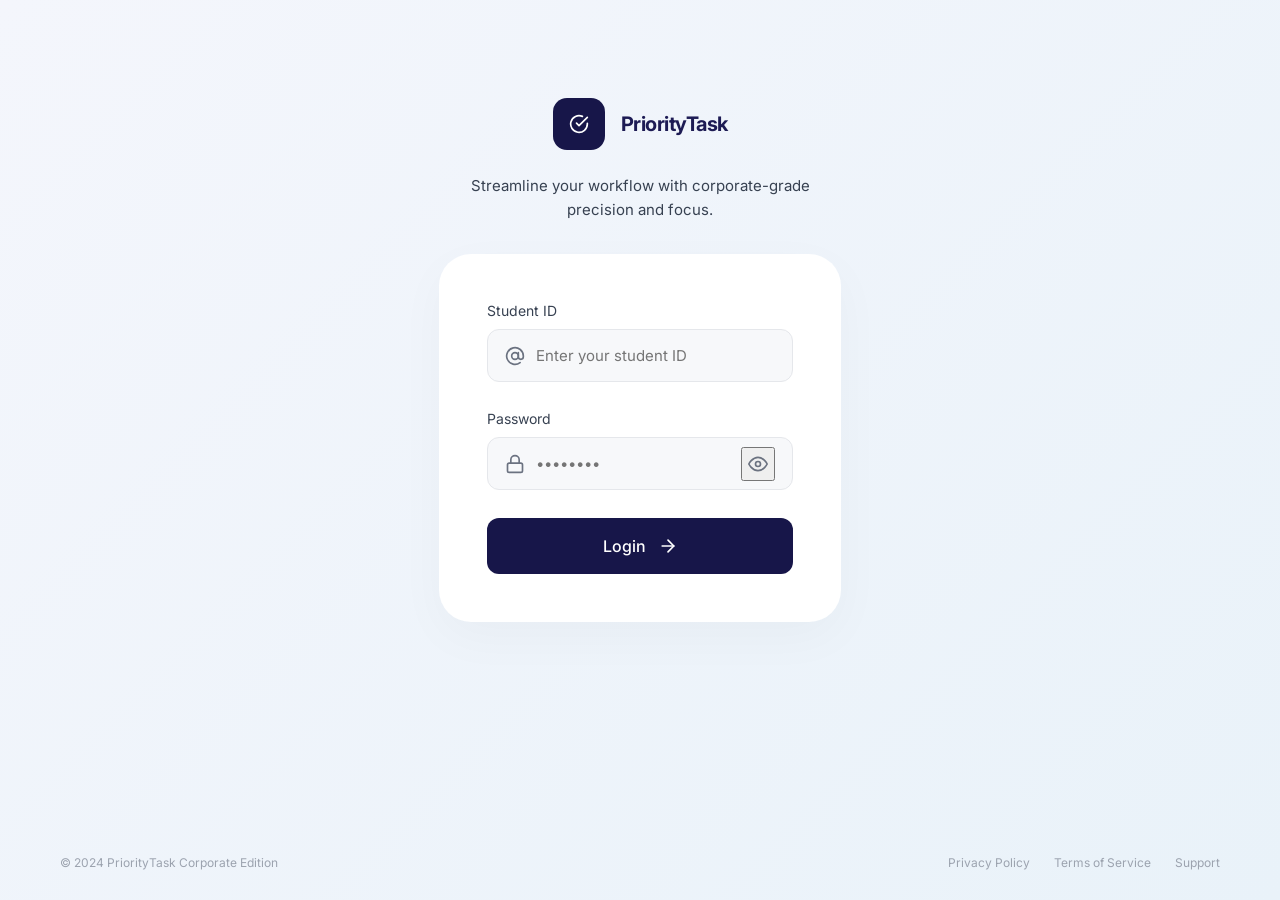
==== frontend/index.html @ ea24aad1 "frontend" ====
<!DOCTYPE html>
<html lang="en">
<head>
    <meta charset="UTF-8">
    <meta name="viewport" content="width=device-width, initial-scale=1.0">
    <title>PriorityTask Login</title>
    
    <!-- Google Fonts -->
    <link href="https://fonts.googleapis.com/css2?family=Inter:wght@400;500;600&display=swap" rel="stylesheet">
    
    <!-- Custom CSS -->
    <link rel="stylesheet" href="css/style.css">
</head>
<body>

    <!-- Header Section -->
    <header class="header">
        <div class="logo-container">
            <div class="logo-icon">
                <svg viewBox="0 0 24 24" fill="none" stroke="white" stroke-width="2" stroke-linecap="round" stroke-linejoin="round">
                    <path d="M22 11.08V12a10 10 0 1 1-5.93-9.14"></path>
                    <polyline points="22 4 12 14.01 9 11.01"></polyline>
                </svg>
            </div>
            <div class="logo-text">PriorityTask</div>
        </div>
        <div class="subtitle">Streamline your workflow with corporate-grade<br>precision and focus.</div>
    </header>

    <!-- Login Card -->
    <main class="login-container">
        <div class="login-card">
            <form id="login-form" action="#" method="POST">
                
                <!-- Email Input -->
                <div class="form-group">
                   <label for="student-id" class="form-label">Student ID</label>
                    <div class="input-wrapper">
                        <div class="input-icon-left">
                            <svg viewBox="0 0 24 24" fill="none" stroke="currentColor" stroke-width="2" stroke-linecap="round" stroke-linejoin="round">
                                <circle cx="12" cy="12" r="4"></circle>
                                <path d="M16 8v5a3 3 0 0 0 6 0v-1a10 10 0 1 0-3.92 7.94"></path>
                            </svg>
                        </div>
                        <input type="text" id="student-id" name="student_id" class="form-control" placeholder="Enter your student ID" required>
                    </div>
                </div>

                <!-- Password Input -->
                <div class="form-group">
                    <label for="password" class="form-label">Password</label>
                    <div class="input-wrapper">
                        <div class="input-icon-left">
                            <svg viewBox="0 0 24 24" fill="none" stroke="currentColor" stroke-width="2" stroke-linecap="round" stroke-linejoin="round">
                                <rect x="3" y="11" width="18" height="11" rx="2" ry="2"></rect>
                                <path d="M7 11V7a5 5 0 0 1 10 0v4"></path>
                            </svg>
                        </div>
                        
                        <input type="password" id="password-input" name="password" class="form-control" placeholder="••••••••" required>
                        
                        <button type="button" class="input-icon-right" id="toggle-password" aria-label="Toggle password visibility">
                            <svg class="eye-icon eye-open" viewBox="0 0 24 24" fill="none" stroke="currentColor" stroke-width="2" stroke-linecap="round" stroke-linejoin="round">
                                <path d="M1 12s4-8 11-8 11 8 11 8-4 8-11 8-11-8-11-8z"></path>
                                <circle cx="12" cy="12" r="3"></circle>
                            </svg>
                            <svg class="eye-icon eye-closed" viewBox="0 0 24 24" fill="none" stroke="currentColor" stroke-width="2" stroke-linecap="round" stroke-linejoin="round" style="display: none;">
                                <path d="M17.94 17.94A10.07 10.07 0 0 1 12 20c-7 0-11-8-11-8a18.45 18.45 0 0 1 5.06-5.94M9.9 4.24A9.12 9.12 0 0 1 12 4c7 0 11 8 11 8a18.5 18.5 0 0 1-2.16 3.19m-6.72-1.07a3 3 0 1 1-4.24-4.24"></path>
                                <line x1="1" y1="1" x2="23" y2="23"></line>
                            </svg>
                        </button>
                    </div>
                </div>

                <!-- Submit Button -->
                <button type="submit" class="btn-submit">
                    Login 
                    <svg viewBox="0 0 24 24" fill="none" stroke="currentColor" stroke-width="2" stroke-linecap="round" stroke-linejoin="round">
                        <line x1="5" y1="12" x2="19" y2="12"></line>
                        <polyline points="12 5 19 12 12 19"></polyline>
                    </svg>
                </button>
            </form>
        </div>
    </main>

    <!-- Footer -->
    <footer class="footer">
        <div>© 2024 PriorityTask Corporate Edition</div>
        <div class="footer-links">
            <a href="#">Privacy Policy</a>
            <a href="#">Terms of Service</a>
            <a href="#">Support</a>
        </div>
    </footer>

<script type="module" src="login.js"></script>
</body>
</html>
---- frontend/css/style.css ----
/*__________________login page_________*/
* {
    box-sizing: border-box;
    margin: 0;
    padding: 0;
    font-family: 'Inter', sans-serif;
}

body {
    background: linear-gradient(135deg, #f4f6fc 0%, #e9f2f9 100%);
    min-height: 100vh;
    display: flex;
    flex-direction: column;
    align-items: center;
    justify-content: center;
    color: #333;
    position: relative;
}

.header {
    text-align: center;
    margin-bottom: 32px;
}

.logo-container {
    display: flex;
    align-items: center;
    justify-content: center;
    gap: 16px;
    margin-bottom: 24px;
}

.logo-icon {
    background-color: #171649;
    width: 52px;
    height: 52px;
    border-radius: 14px;
    display: flex;
    align-items: center;
    justify-content: center;
}

.logo-text {
    font-size: 36px;
    font-weight: 500;
    color: #171649;
    letter-spacing: -0.5px;
}

.subtitle {
    color: #374151;
    font-size: 15px;
    line-height: 1.6;
}

.login-card {
    background: #ffffff;
    width: 100%;
    max-width: 480px;
    padding: 48px;
    border-radius: 32px;
    box-shadow: 0 15px 50px rgba(0, 0, 0, 0.03);
    margin-bottom: 80px;
}

.form-group {
    margin-bottom: 28px;
}

.form-label {
    display: block;
    font-size: 14px;
    color: #374151;
    margin-bottom: 10px;
    font-weight: 400;
}

.input-wrapper {
    position: relative;
    display: flex;
    align-items: center;
}

.input-icon-left {
    position: absolute;
    left: 18px;
    color: #6b7280;
    display: flex;
}

.input-icon-right {
    position: absolute;
    right: 18px;
    color: #6b7280;
    display: flex;
    cursor: pointer; 
    padding: 5px; 
}

.input-icon-right:hover {
    color: #171649; 
}

.form-control {
    width: 100%;
    padding: 16px 16px 16px 48px;
    border: 1px solid #e5e7eb;
    background-color: #f7f8fa;
    border-radius: 12px;
    font-size: 15px;
    color: #1f2937;
    outline: none;
    transition: all 0.2s ease;
}

.form-control:focus {
    border-color: #171649;
    background-color: #ffffff;
}

.btn-submit {
    width: 100%;
    background-color: #171649;
    color: #ffffff;
    border: none;
    padding: 18px;
    border-radius: 12px;
    font-size: 16px;
    font-weight: 500;
    cursor: pointer;
    display: flex;
    align-items: center;
    justify-content: center;
    gap: 12px;
    transition: background-color 0.2s;
    margin-top: 16px;
}

.btn-submit:hover {
    background-color: #27266a;
}

.footer {
    position: absolute;
    bottom: 30px;
    width: 100%;
    padding: 0 60px;
    display: flex;
    justify-content: space-between;
    font-size: 12px;
    color: #9ca3af;
}

.footer-links {
    display: flex;
    gap: 24px;
}

.footer-links a {
    color: #9ca3af;
    text-decoration: none;
}

.footer-links a:hover {
    color: #6b7280;
}

svg {
    width: 20px;
    height: 20px;
}

@media (max-width: 768px) {
    .footer {
        flex-direction: column;
        align-items: center;
        gap: 16px;
        padding: 0 20px;
        bottom: 20px;
    }
    .login-card {
        padding: 32px;
        margin: 0 20px 80px 20px;
        width: calc(100% - 40px);
    }
}


/*__________________dashboard page__________________*/
/* ================= Reset & Base Styles ================= */
        * {
            box-sizing: border-box;
            margin: 0;
            padding: 0;
            font-family: 'Inter', sans-serif;
        }

        body {
            background-color: #f8f9fc;
            color: #1f2937;
            min-height: 100vh;
            padding-bottom: 80px; 
        }

        /* ================= Top Navigation ================= */
        .top-nav {
            width: 100%; 
            background-color: #ffffff;
            height: 70px;
            display: flex;
            align-items: center;
            justify-content: space-between;
            padding: 0 40px;
            box-shadow: 0 1px 5px rgba(0,0,0,0.05);
            position: sticky;
            top: 0;
            z-index: 10;
        }

        .logo-text {
            font-size: 20px;
            font-weight: 700;
            color: #1d1b54;
            letter-spacing: -0.5px;
        }

        .search-bar {
            display: flex;
            align-items: center;
            background-color: #f3f4f6;
            padding: 10px 16px;
            border-radius: 8px;
            width: 400px;
        }

        .search-bar input {
            border: none;
            background: transparent;
            outline: none;
            width: 100%;
            margin-left: 10px;
            font-size: 14px;
            color: #4b5563;
        }

        .search-bar svg {
            color: #9ca3af;
        }

        .profile-icon {
            width: 36px;
            height: 36px;
            background-color: #f3f4f6;
            border-radius: 50%;
            display: flex;
            align-items: center;
            justify-content: center;
            color: #4b5563;
            cursor: pointer;
        }

        /* ================= Main Content Container ================= */
        .container {
            max-width: 1200px;
            margin: 0 auto;
            padding: 40px 20px;
        }

        .page-header {
            margin-bottom: 30px;
        }

        .page-title {
            font-size: 32px;
            color: #1d1b54;
            font-weight: 700;
            margin-bottom: 8px;
        }

        .page-subtitle {
            font-size: 16px;
            color: #4b5563;
        }

        /* ================= Cards Grid ================= */
        .subject-grid {
            display: grid;
            grid-template-columns: repeat(3, 1fr);
            gap: 24px;
            margin-bottom: 40px;
        }

        .card {
            background-color: #ffffff;
            border-radius: 16px;
            padding: 24px;
            box-shadow: 0 4px 15px rgba(0, 0, 0, 0.02);
            display: flex;
            flex-direction: column;
        }

        .card-header-top {
            display: flex;
            justify-content: space-between;
            align-items: flex-start;
            margin-bottom: 20px;
        }

        .icon-box {
            width: 44px;
            height: 44px;
            border-radius: 10px;
            display: flex;
            align-items: center;
            justify-content: center;
        }

        .badge {
            padding: 6px 12px;
            border-radius: 20px;
            font-size: 11px;
            font-weight: 600;
            text-transform: uppercase;
            letter-spacing: 0.5px;
        }

        /* ปรับสีให้ตรงกับภาพต้นฉบับ */
        .bg-high { background-color: #ffe1e1; }
        .text-high { color: #b91c1c; }

        .bg-medium { background-color: #ffe6d5; }
        .text-medium { color: #c2410c; }

        .bg-low { background-color: #7bf1e2; }
        .text-low { color: #0f766e; }
        .badge-low { background-color: #e0f8f5; color: #148f86; }

        .card-title {
            font-size: 20px;
            font-weight: 600;
            color: #1d1b54;
            margin-bottom: 12px;
        }

        .card-desc {
            font-size: 14px;
            color: #4b5563;
            line-height: 1.5;
            flex-grow: 1;
            margin-bottom: 24px;
        }

        .card-footer {
            display: flex;
            align-items: center;
            gap: 8px;
            font-size: 13px;
            color: #111827;
            font-weight: 500;
            border-top: 1px solid #f3f4f6;
            padding-top: 16px;
        }

        .card-footer span {
            font-size: 10px;
            color: #9ca3af;
            display: block;
            font-weight: 600;
            letter-spacing: 0.5px;
            margin-bottom: 2px;
        }

        /* ================= Bottom Banners ================= */
        .action-banners {
            display: grid;
            grid-template-columns: 1fr 1fr;
            gap: 24px;
        }

        .banner {
            background-color: #272c76;
            border-radius: 16px;
            padding: 32px;
            color: #ffffff;
            display: flex;
            flex-direction: column;
            justify-content: center;
        }

        .banner-icon {
            width: 40px;
            height: 40px;
            background-color: rgba(255, 255, 255, 0.1);
            border-radius: 50%;
            display: flex;
            align-items: center;
            justify-content: center;
            margin-bottom: 16px;
        }

        .banner-desc {
            font-size: 15px;
            line-height: 1.5;
            color: #d1d5db;
            margin-bottom: 24px;
            max-width: 90%;
        }

        .banner-link {
            color: #ffffff;
            text-decoration: none;
            font-size: 14px;
            display: flex;
            align-items: center;
            gap: 8px;
            transition: opacity 0.2s;
        }

        .banner-link:hover {
            opacity: 0.8;
        }

        /* ================= Full-Width Bottom Navigation ================= */
        .bottom-nav {
            position: fixed;
            bottom: 0; 
            left: 0; 
            width: 100%;
            background-color: #ffffff;
            display: flex;
            align-items: center;
            justify-content: space-around; 
            padding: 12px 20px;
            border-top: 1px solid #e5e7eb;
            box-shadow: 0 -4px 20px rgba(0, 0, 0, 0.05);
            z-index: 50;
        }

        .nav-item {
            display: flex;
            flex-direction: column;
            align-items: center;
            justify-content: center;
            gap: 6px;
            color: #9ca3af;
            cursor: pointer;
            font-size: 11px;
            font-weight: 500;
            padding: 8px 24px;
            border-radius: 12px;
            transition: all 0.2s;
        }

        .nav-item.active {
            background-color: #e0e7ff;
            color: #1d1b54;
        }

        .nav-item.active svg {
            color: #1d1b54;
        }

        .nav-item:hover:not(.active) {
            color: #4b5563;
        }

        /* ================= Responsive ================= */
        @media (max-width: 992px) {
            .subject-grid {
                grid-template-columns: repeat(2, 1fr);
            }
        }

        @media (max-width: 768px) {
            .subject-grid, .action-banners {
                grid-template-columns: 1fr;
            }
            .top-nav {
                padding: 0 20px;
            }
            .search-bar {
                width: 200px;
            }
            .bottom-nav {
                padding: 12px 10px;
            }
            .nav-item {
                padding: 8px 12px;
            }
        }

/* ______________________ calendar page ______________________ */
/* ================= Reset & Base Styles ================= */
* {
    box-sizing: border-box;
    margin: 0;
    padding: 0;
    font-family: 'Inter', sans-serif;
}

body {
    background-color: #f8f9fc;
    color: #1f2937;
    min-height: 100vh;
    padding-bottom: 80px; 
}

/* ================= Top Navigation ================= */
.top-nav {
    width: 100%;
    background-color: #ffffff;
    height: 70px;
    display: flex;
    align-items: center;
    justify-content: space-between;
    padding: 0 40px;
    box-shadow: 0 1px 5px rgba(0,0,0,0.05);
    position: sticky;
    top: 0;
    z-index: 10;
}

.logo-text {
    font-size: 20px;
    font-weight: 700;
    color: #1d1b54;
    letter-spacing: -0.5px;
}

.nav-links {
    display: flex;
    gap: 32px;
}

.nav-links a {
    text-decoration: none;
    color: #6b7280;
    font-size: 14px;
    font-weight: 500;
    transition: color 0.2s;
}

.nav-links a:hover {
    color: #1d1b54;
}

.nav-links a.active {
    color: #1d1b54;
    font-weight: 700;
}

.profile-icon {
    width: 36px;
    height: 36px;
    background-color: #f3f4f6;
    border-radius: 50%;
    display: flex;
    align-items: center;
    justify-content: center;
    color: #4b5563;
    cursor: pointer;
}

/* ================= Main Container & Header ================= */
.container {
    max-width: 1300px;
    margin: 0 auto;
    padding: 40px 20px;
}

.page-header {
    display: flex;
    justify-content: space-between;
    align-items: flex-end;
    margin-bottom: 32px;
}

.page-title {
    font-size: 36px;
    color: #111827;
    font-weight: 700;
    margin-bottom: 8px;
    letter-spacing: -0.5px;
}

.page-subtitle {
    font-size: 16px;
    color: #4b5563;
}

.header-actions {
    display: flex;
    gap: 12px;
}

.btn {
    padding: 10px 16px;
    border-radius: 8px;
    font-size: 14px;
    font-weight: 600;
    cursor: pointer;
    display: flex;
    align-items: center;
    gap: 8px;
    transition: all 0.2s;
    border: 1px solid #e5e7eb;
    background-color: #ffffff;
    color: #374151;
}

.btn:hover {
    background-color: #f9fafb;
}

.btn-primary {
    background-color: #f8f9fc;
    color: #ffffff;
    border: 1px solid #f3f4f6;
    background: #f1f3f8; 
    color: #ffffff;
    pointer-events: none; 
}

/* ================= Layout Grid (Calendar + Sidebar) ================= */
.main-grid {
    display: grid;
    grid-template-columns: 2fr 1fr;
    gap: 24px;
    margin-bottom: 40px;
}

/* ================= Calendar Section ================= */
.calendar-card {
    background-color: #ffffff;
    border-radius: 16px;
    padding: 32px;
    box-shadow: 0 4px 15px rgba(0, 0, 0, 0.02);
}

.calendar-days-header {
    display: grid;
    grid-template-columns: repeat(7, 1fr);
    text-align: center;
    font-size: 12px;
    font-weight: 600;
    color: #4b5563;
    padding-bottom: 16px;
    border-bottom: 1px solid #f3f4f6;
    margin-bottom: 16px;
    letter-spacing: 0.5px;
}

.calendar-grid {
    display: flex;
    flex-direction: column;
}

.calendar-row {
    display: grid;
    grid-template-columns: repeat(7, 1fr);
    border-bottom: 1px solid #f3f4f6;
}

.calendar-row:last-child {
    border-bottom: none;
}

.day-cell {
    min-height: 100px;
    padding: 12px;
    display: flex;
    flex-direction: column;
    align-items: center;
    position: relative;
    color: #111827;
    font-size: 14px;
    font-weight: 500;
    border-radius: 8px;
}

.day-cell.fade {
    color: #cbd5e1;
}

.day-cell.active {
    background-color: #eef4ff;
    border: 2px solid #a5b4fc;
    color: #1d1b54;
}

.day-number {
    margin-bottom: 8px;
}

.event-dots {
    display: flex;
    gap: 4px;
    position: absolute;
    bottom: 20px;
}

.dot {
    width: 6px;
    height: 6px;
    border-radius: 50%;
}

.dot.red { background-color: #dc2626; }
.dot.green { background-color: #059669; }
.dot.orange { background-color: #ea580c; }

/* ================= Sidebar Section ================= */
.sidebar {
    display: flex;
    flex-direction: column;
    gap: 24px;
}

.tasks-widget {
    background-color: #ffffff;
    border-radius: 16px;
    padding: 32px;
    box-shadow: 0 4px 15px rgba(0, 0, 0, 0.02);
}

.widget-header {
    display: flex;
    justify-content: space-between;
    align-items: center;
    margin-bottom: 24px;
}

.widget-title {
    font-size: 24px;
    font-weight: 600;
    color: #111827;
}

.badge-total {
    background-color: #272c76;
    color: #ffffff;
    font-size: 12px;
    font-weight: 500;
    padding: 6px 12px;
    border-radius: 20px;
}

.task-list {
    display: flex;
    flex-direction: column;
    gap: 16px;
}

.task-card {
    background-color: #fbfbfc;
    border-radius: 12px;
    padding: 20px;
    position: relative;
    overflow: hidden;
}

.task-card::before {
    content: '';
    position: absolute;
    left: 0;
    top: 0;
    bottom: 0;
    width: 4px;
}

.task-card.high::before { background-color: #dc2626; }
.task-card.medium::before { background-color: #ea580c; }
.task-card.low::before { background-color: #059669; }

.task-top-row {
    display: flex;
    justify-content: space-between;
    align-items: center;
    margin-bottom: 12px;
}

.task-badge {
    padding: 4px 10px;
    border-radius: 12px;
    font-size: 10px;
    font-weight: 700;
    text-transform: uppercase;
    letter-spacing: 0.5px;
}

.bg-high { background-color: #fee2e2; color: #b91c1c; }
.bg-medium { background-color: #ffedd5; color: #c2410c; }
.bg-low { background-color: #d1fae5; color: #047857; }

.task-time {
    font-size: 12px;
    color: #4b5563;
    font-weight: 500;
}

.task-title {
    font-size: 15px;
    font-weight: 600;
    color: #111827;
    margin-bottom: 6px;
}

.task-desc {
    font-size: 13px;
    color: #6b7280;
    line-height: 1.5;
}

.milestone-widget {
    background: linear-gradient(145deg, #f8faff 0%, #ffffff 100%);
    border: 1px solid #eff6ff;
    border-radius: 16px;
    padding: 32px;
    box-shadow: 0 4px 15px rgba(235, 240, 255, 0.5);
    position: relative;
    overflow: hidden;
}

.milestone-header {
    display: flex;
    align-items: center;
    gap: 8px;
    margin-bottom: 16px;
    color: #c7d2fe;
}

.milestone-header span {
    font-size: 11px;
    font-weight: 700;
    letter-spacing: 1px;
}

.milestone-title {
    font-size: 24px;
    font-weight: 600;
    color: #e0e7ff;
    margin-bottom: 12px;
}

.milestone-desc {
    font-size: 13px;
    color: #c7d2fe;
    line-height: 1.6;
}

/* ================= Full-Width Bottom Navigation ================= */
.bottom-nav {
    position: fixed;
    bottom: 0;
    left: 0;
    width: 100%;
    background-color: #ffffff;
    display: flex;
    align-items: center;
    justify-content: space-around;
    padding: 12px 20px;
    border-top: 1px solid #e5e7eb;
    box-shadow: 0 -4px 20px rgba(0, 0, 0, 0.05);
    z-index: 50;
}

.nav-item {
    display: flex;
    flex-direction: column;
    align-items: center;
    justify-content: center;
    gap: 6px;
    color: #9ca3af;
    cursor: pointer;
    font-size: 11px;
    font-weight: 500;
    padding: 8px 24px;
    border-radius: 12px;
    transition: all 0.2s;

    text-decoration: none;
}

.nav-item.active {
    background-color: #eef2ff;
    color: #1d1b54;
}

.nav-item.active svg {
    color: #1d1b54;
}

.nav-item:hover:not(.active) {
    color: #4b5563;
}

@media (max-width: 1024px) {
    .main-grid {
        grid-template-columns: 1fr;
    }
}
@media (max-width: 768px) {
    .top-nav {
        padding: 0 20px;
    }
    .nav-links {
        display: none; 
    }
    .page-header {
        flex-direction: column;
        align-items: flex-start;
        gap: 20px;
    }
    .bottom-nav {
        padding: 12px 10px;
    }
    .nav-item {
        padding: 8px 12px;
    }
}

/*________________________alerts page_______________________*/
/* ================= Reset & Base Styles ================= */
* {
    box-sizing: border-box;
    margin: 0;
    padding: 0;
    font-family: 'Inter', sans-serif;
}

body {
    background-color: #f8f9fc;
    color: #1f2937;
    min-height: 100vh;
    padding-bottom: 90px;
}

/* ================= Top Navigation ================= */
.top-nav {
    width: 100%;
    background-color: #ffffff;
    height: 70px;
    display: flex;
    align-items: center;
    justify-content: space-between;
    padding: 0 40px;
    box-shadow: 0 1px 5px rgba(0,0,0,0.05);
    position: sticky;
    top: 0;
    z-index: 10;
}

.logo-text {
    font-size: 20px;
    font-weight: 700;
    color: #1d1b54;
    letter-spacing: -0.5px;
}

.nav-icons {
    display: flex;
    align-items: center;
    gap: 20px;
    color: #4b5563;
}

.icon-btn {
    cursor: pointer;
    display: flex;
    align-items: center;
    justify-content: center;
    transition: color 0.2s;
}

.icon-btn:hover {
    color: #1d1b54;
}

.profile-avatar {
    width: 32px;
    height: 32px;
    background-color: #1d1b54;
    border-radius: 50%;
    display: flex;
    align-items: center;
    justify-content: center;
    color: #ffffff;
    cursor: pointer;
    overflow: hidden;
}

/* ================= Main Container ================= */
.container {
    max-width: 860px; /* บีบให้แคบกว่าหน้า Dashboard ให้อ่านง่าย */
    margin: 0 auto;
    padding: 40px 20px;
}

.page-header {
    margin-bottom: 40px;
}

.page-title {
    font-size: 36px;
    color: #1d1b54;
    font-weight: 700;
    margin-bottom: 12px;
    letter-spacing: -0.5px;
}

.page-subtitle {
    font-size: 16px;
    color: #4b5563;
}

/* ================= Date Divider ================= */
.date-divider {
    display: flex;
    align-items: center;
    gap: 16px;
    margin: 32px 0 16px 0;
}

.date-text {
    font-size: 13px;
    font-weight: 600;
    color: #374151;
    text-transform: uppercase;
    letter-spacing: 1px;
}

.date-line {
    flex-grow: 1;
    height: 1px;
    background-color: #e5e7eb;
}

/* ================= Alert Cards ================= */
.alert-card {
    background-color: #ffffff;
    border-radius: 16px;
    padding: 24px;
    margin-bottom: 16px;
    box-shadow: 0 4px 15px rgba(0, 0, 0, 0.02);
    display: flex;
    gap: 20px;
    align-items: flex-start;
    transition: transform 0.2s ease, box-shadow 0.2s ease;
}

.alert-card:hover {
    transform: translateY(-2px);
    box-shadow: 0 8px 25px rgba(0, 0, 0, 0.04);
}

.alert-icon-box {
    width: 48px;
    height: 48px;
    border-radius: 50%;
    display: flex;
    align-items: center;
    justify-content: center;
    flex-shrink: 0;
}

/* Alert Colors */
.bg-red { background-color: #fee2e2; color: #b91c1c; }
.bg-teal { background-color: #ccfbf1; color: #0f766e; }
.bg-purple { background-color: #e0e7ff; color: #4338ca; }
.bg-orange { background-color: #ffedd5; color: #c2410c; }

.alert-content {
    flex-grow: 1;
}

.alert-title {
    font-size: 16px;
    font-weight: 500;
    color: #1d1b54;
    margin-bottom: 8px;
    margin-top: 2px;
}

.alert-desc {
    font-size: 15px;
    color: #4b5563;
    line-height: 1.5;
}

.alert-time {
    font-size: 12px;
    color: #6b7280;
    font-weight: 500;
    white-space: nowrap;
    margin-top: 4px;
}

/* ================= Bottom Navigation ================= */
.bottom-nav {
    position: fixed;
    bottom: 0;
    left: 0;
    width: 100%;
    background-color: #ffffff;
    display: flex;
    align-items: center;
    justify-content: space-around;
    padding: 12px 20px;
    border-top: 1px solid #e5e7eb;
    box-shadow: 0 -4px 20px rgba(0, 0, 0, 0.05);
    z-index: 50;
}

.nav-item {
    display: flex;
    flex-direction: column;
    align-items: center;
    justify-content: center;
    gap: 6px;
    color: #9ca3af;
    cursor: pointer;
    font-size: 11px;
    font-weight: 500;
    padding: 8px 24px;
    border-radius: 12px;
    transition: all 0.2s;
    text-decoration: none; 
}

.nav-item.active {
    background-color: #eef2ff;
    color: #1d1b54;
}

.nav-item.active svg {
    color: #1d1b54;
}

.nav-item:hover:not(.active) {
    color: #4b5563;
}

/* ================= Responsive ================= */
@media (max-width: 768px) {
    .top-nav { padding: 0 20px; }
    .bottom-nav { padding: 12px 10px; }
    .nav-item { padding: 8px 12px; }
    .alert-card {
        flex-direction: column;
        position: relative;
    }
    .alert-time {
        position: absolute;
        top: 24px;
        right: 24px;
    }
}

/*_______________________profile page_______________________*/
/* ================= Reset & Base Styles ================= */
* {
    box-sizing: border-box;
    margin: 0;
    padding: 0;
    font-family: 'Inter', sans-serif;
}

body {
    background-color: #f8f9fc;
    color: #1f2937;
    min-height: 100vh;
    padding-bottom: 100px; 
}

/* ================= Top Navigation ================= */
.top-nav {
    width: 100%;
    background-color: #ffffff;
    height: 70px;
    display: flex;
    align-items: center;
    justify-content: space-between;
    padding: 0 40px;
    box-shadow: 0 1px 5px rgba(0,0,0,0.05);
    position: sticky;
    top: 0;
    z-index: 10;
}

.logo-text {
    font-size: 20px;
    font-weight: 700;
    color: #1d1b54;
    letter-spacing: -0.5px;
}

.search-bar {
    display: flex;
    align-items: center;
    background-color: #f3f4f6;
    padding: 10px 16px;
    border-radius: 8px;
    width: 350px;
}

.search-bar input {
    border: none;
    background: transparent;
    outline: none;
    width: 100%;
    margin-left: 10px;
    font-size: 14px;
    color: #4b5563;
}

.search-bar svg {
    color: #9ca3af;
}

.profile-icon {
    width: 36px;
    height: 36px;
    background-color: #f3f4f6;
    border-radius: 50%;
    display: flex;
    align-items: center;
    justify-content: center;
    color: #4b5563;
    cursor: pointer;
}

/* ================= Main Container ================= */
.container {
    max-width: 1000px;
    margin: 0 auto;
    padding: 40px 20px;
}

/* ================= Profile Header Card ================= */
.profile-card {
    background-color: #ffffff;
    border-radius: 24px;
    padding: 40px;
    display: flex;
    align-items: center;
    gap: 40px;
    box-shadow: 0 4px 20px rgba(0, 0, 0, 0.02);
    margin-bottom: 24px;
}

.avatar-wrapper {
    position: relative;
    flex-shrink: 0;
}

/* สร้างวงกลมพื้นหลังแทนรูปภาพชั่วคราว (หรือใช้ tag img แทนได้) */
.avatar-img {
    width: 140px;
    height: 140px;
    border-radius: 50%;
    background-color: #0b132b; /* สีเข้มเหมือนรูปต้นฉบับ */
    object-fit: cover;
    box-shadow: 0 8px 24px rgba(0,0,0,0.1);
    border: 4px solid #ffffff;
}

.edit-badge {
    position: absolute;
    bottom: 5px;
    right: 5px;
    background-color: #1d1b54;
    color: #ffffff;
    width: 32px;
    height: 32px;
    border-radius: 50%;
    display: flex;
    align-items: center;
    justify-content: center;
    border: 3px solid #ffffff;
    cursor: pointer;
    transition: transform 0.2s;
}

.edit-badge:hover {
    transform: scale(1.1);
}

.profile-info {
    flex-grow: 1;
}

.profile-name {
    font-size: 32px;
    font-weight: 700;
    color: #1d1b54;
    margin-bottom: 4px;
    letter-spacing: -0.5px;
}

.profile-email {
    font-size: 15px;
    color: #4b5563;
    margin-bottom: 16px;
}

.profile-bio {
    font-size: 15px;
    color: #374151;
    line-height: 1.6;
    margin-bottom: 20px;
    max-width: 600px;
}

.profile-tags {
    display: flex;
    gap: 12px;
    flex-wrap: wrap;
}

.tag {
    background-color: #f3f4f6;
    padding: 6px 16px;
    border-radius: 20px;
    font-size: 13px;
    font-weight: 600;
    color: #374151;
    display: flex;
    align-items: center;
    gap: 8px;
}

.tag svg {
    color: #0f766e; /* สีเขียวอมฟ้าสำหรับไอคอนใน Tag */
}
.tag.orange-tag svg {
    color: #ea580c; /* สีส้มสำหรับไอคอนวิศวะ */
}

/* ================= Content Grid (2 Columns) ================= */
.content-grid {
    display: grid;
    grid-template-columns: 1fr 1fr;
    gap: 24px;
}

.card-box {
    background-color: #ffffff;
    border-radius: 24px;
    padding: 32px;
    box-shadow: 0 4px 20px rgba(0, 0, 0, 0.02);
}

.card-header {
    display: flex;
    align-items: center;
    gap: 12px;
    margin-bottom: 24px;
}

.card-icon {
    width: 40px;
    height: 40px;
    border-radius: 12px;
    display: flex;
    align-items: center;
    justify-content: center;
}

.bg-light-blue { background-color: #eff6ff; color: #1d1b54; }
.bg-light-teal { background-color: #f0fdfa; color: #0f766e; }

.card-title {
    font-size: 22px;
    font-weight: 600;
    color: #1d1b54;
}

/* Settings List */
.settings-list {
    display: flex;
    flex-direction: column;
}

.setting-item {
    display: flex;
    align-items: center;
    justify-content: space-between;
    padding: 20px 0;
    cursor: pointer;
    border-bottom: 1px solid #f3f4f6;
    transition: opacity 0.2s;
}

.setting-item:last-child {
    border-bottom: none;
    padding-bottom: 0;
}

.setting-item:hover {
    opacity: 0.7;
}

.setting-item-left {
    display: flex;
    align-items: center;
    gap: 16px;
    font-size: 15px;
    font-weight: 600;
    color: #111827;
}

.setting-item-left svg {
    color: #6b7280;
}

.chevron-icon {
    color: #9ca3af;
}

/* Task History */
.task-history-list {
    display: flex;
    flex-direction: column;
    gap: 16px;
    margin-bottom: 24px;
}

.history-item {
    background-color: #f8f9fc;
    border-radius: 16px;
    padding: 20px;
}

.history-item-top {
    display: flex;
    justify-content: space-between;
    align-items: center;
    margin-bottom: 8px;
}

.history-title {
    font-size: 15px;
    font-weight: 600;
    color: #111827;
}

.badge-completed {
    background-color: #ccfbf1;
    color: #0f766e;
    font-size: 11px;
    font-weight: 600;
    padding: 4px 10px;
    border-radius: 12px;
}

.history-date {
    font-size: 13px;
    color: #6b7280;
}

.view-all-link {
    display: block;
    text-align: center;
    color: #0f766e;
    font-size: 15px;
    font-weight: 500;
    text-decoration: none;
    transition: opacity 0.2s;
}

.view-all-link:hover {
    opacity: 0.7;
}

/* ================= Sign Out Button ================= */
.btn-signout {
    display: flex;
    align-items: center;
    justify-content: center;
    gap: 8px;
    margin: 40px auto 0 auto;
    padding: 12px 32px;
    border: 1px solid #fca5a5;
    background-color: transparent;
    color: #dc2626;
    font-size: 15px;
    font-weight: 500;
    border-radius: 30px;
    cursor: pointer;
    transition: all 0.2s;
}

.btn-signout:hover {
    background-color: #fef2f2;
}

/* ================= Bottom Navigation ================= */
.bottom-nav {
    position: fixed;
    bottom: 0;
    left: 0;
    width: 100%;
    background-color: #ffffff;
    display: flex;
    align-items: center;
    justify-content: space-around;
    padding: 12px 20px;
    border-top: 1px solid #e5e7eb;
    box-shadow: 0 -4px 20px rgba(0, 0, 0, 0.05);
    z-index: 50;
}

.nav-item {
    display: flex;
    flex-direction: column;
    align-items: center;
    justify-content: center;
    gap: 6px;
    color: #9ca3af;
    cursor: pointer;
    font-size: 11px;
    font-weight: 500;
    padding: 8px 24px;
    border-radius: 12px;
    transition: all 0.2s;
    text-decoration: none;
}

.nav-item.active {
    background-color: #eef2ff;
    color: #1d1b54;
}

.nav-item.active svg {
    color: #1d1b54;
}

.nav-item:hover:not(.active) {
    color: #4b5563;
}

/* ================= Responsive ================= */
@media (max-width: 850px) {
    .content-grid {
        grid-template-columns: 1fr;
    }
}

@media (max-width: 768px) {
    .top-nav {
        padding: 0 20px;
    }
    .search-bar {
        display: none; 
    }
    .profile-card {
        flex-direction: column;
        text-align: center;
        padding: 30px 20px;
        gap: 20px;
    }
    .profile-tags {
        justify-content: center;
    }
    .bottom-nav {
        padding: 12px 10px;
    }
    .nav-item {
        padding: 8px 10px;
    }
}
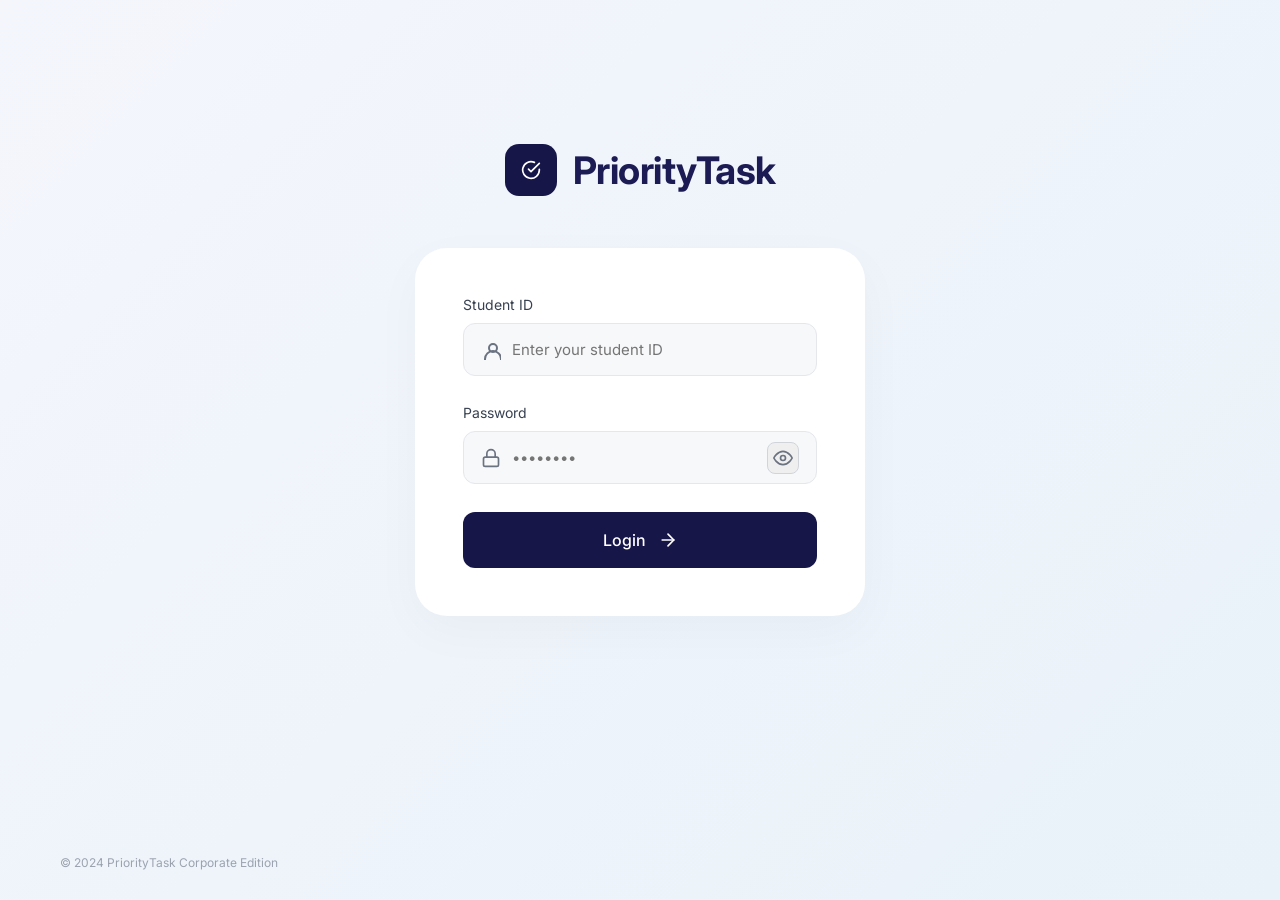
==== commit 2c4387c6: "Update login page" ====
--- a/frontend/index.html
+++ b/frontend/index.html
@@ -24,7 +24,7 @@
             </div>
             <div class="logo-text">PriorityTask</div>
         </div>
-        <div class="subtitle">Streamline your workflow with corporate-grade<br>precision and focus.</div>
+        <!-- <div class="subtitle">Streamline your workflow with corporate-grade<br>precision and focus.</div> -->
     </header>
 
     <!-- Login Card -->
@@ -37,9 +37,16 @@
                    <label for="student-id" class="form-label">Student ID</label>
                     <div class="input-wrapper">
                         <div class="input-icon-left">
-                            <svg viewBox="0 0 24 24" fill="none" stroke="currentColor" stroke-width="2" stroke-linecap="round" stroke-linejoin="round">
+                            <!-- <svg viewBox="0 0 24 24" fill="none" stroke="currentColor" stroke-width="2" stroke-linecap="round" stroke-linejoin="round">
                                 <circle cx="12" cy="12" r="4"></circle>
                                 <path d="M16 8v5a3 3 0 0 0 6 0v-1a10 10 0 1 0-3.92 7.94"></path>
+                            </svg> -->
+                            <svg width="24" height="24" fill="none" stroke="currentColor" stroke-width="2">
+                            <!-- หัว -->
+                            <circle cx="12" cy="8" r="4"></circle>
+
+                            <!-- ตัว -->
+                            <path d="M4 20v-1a8 8 0 0 1 16 0v1"></path>
                             </svg>
                         </div>
                         <input type="text" id="student-id" name="student_id" class="form-control" placeholder="Enter your student ID" required>
@@ -88,12 +95,23 @@
     <footer class="footer">
         <div>© 2024 PriorityTask Corporate Edition</div>
         <div class="footer-links">
-            <a href="#">Privacy Policy</a>
+            <!-- <a href="#">Privacy Policy</a>
             <a href="#">Terms of Service</a>
-            <a href="#">Support</a>
+            <a href="#">Support</a> -->
         </div>
     </footer>
 
 <script type="module" src="login.js"></script>
+
+<script>
+    const isLoggedIn = sessionStorage.getItem("is_logged_in") === "true";
+
+    if (!isLoggedIn) {
+        console.log("user not logged in");
+    } else {
+        window.location.href = "dashboard.html";
+    }
+</script>
+
 </body>
 </html>
--- a/frontend/css/style.css
+++ b/frontend/css/style.css
@@ -8,7 +8,7 @@
 
 body {
     background: linear-gradient(135deg, #f4f6fc 0%, #e9f2f9 100%);
-    min-height: 100vh;
+    min-height: 110vh;
     display: flex;
     flex-direction: column;
     align-items: center;
@@ -27,7 +27,7 @@
     align-items: center;
     justify-content: center;
     gap: 16px;
-    margin-bottom: 24px;
+    margin-bottom: 20px;
 }
 
 .logo-icon {
@@ -41,8 +41,8 @@
 }
 
 .logo-text {
-    font-size: 36px;
-    font-weight: 500;
+    font-size: 38px !important;
+    font-weight: 650;
     color: #171649;
     letter-spacing: -0.5px;
 }
@@ -53,14 +53,22 @@
     line-height: 1.6;
 }
 
+.login-container{
+    display: flex;
+    align-items: center;
+    justify-content: center;
+
+    width: 100%;
+}
+
 .login-card {
     background: #ffffff;
     width: 100%;
-    max-width: 480px;
+    max-width: 450px;
     padding: 48px;
     border-radius: 32px;
     box-shadow: 0 15px 50px rgba(0, 0, 0, 0.03);
-    margin-bottom: 80px;
+    margin-bottom: 40px;
 }
 
 .form-group {
@@ -93,8 +101,11 @@
     right: 18px;
     color: #6b7280;
     display: flex;
-    cursor: pointer; 
-    padding: 5px; 
+    cursor: pointer;
+     
+    padding: 5px;
+    border: 1px solid #d1d5db;  
+    border-radius: 8px;  
 }
 
 .input-icon-right:hover {
@@ -116,6 +127,10 @@
 .form-control:focus {
     border-color: #171649;
     background-color: #ffffff;
+}
+
+#password-input{
+    padding-right: 60px;
 }
 
 .btn-submit {
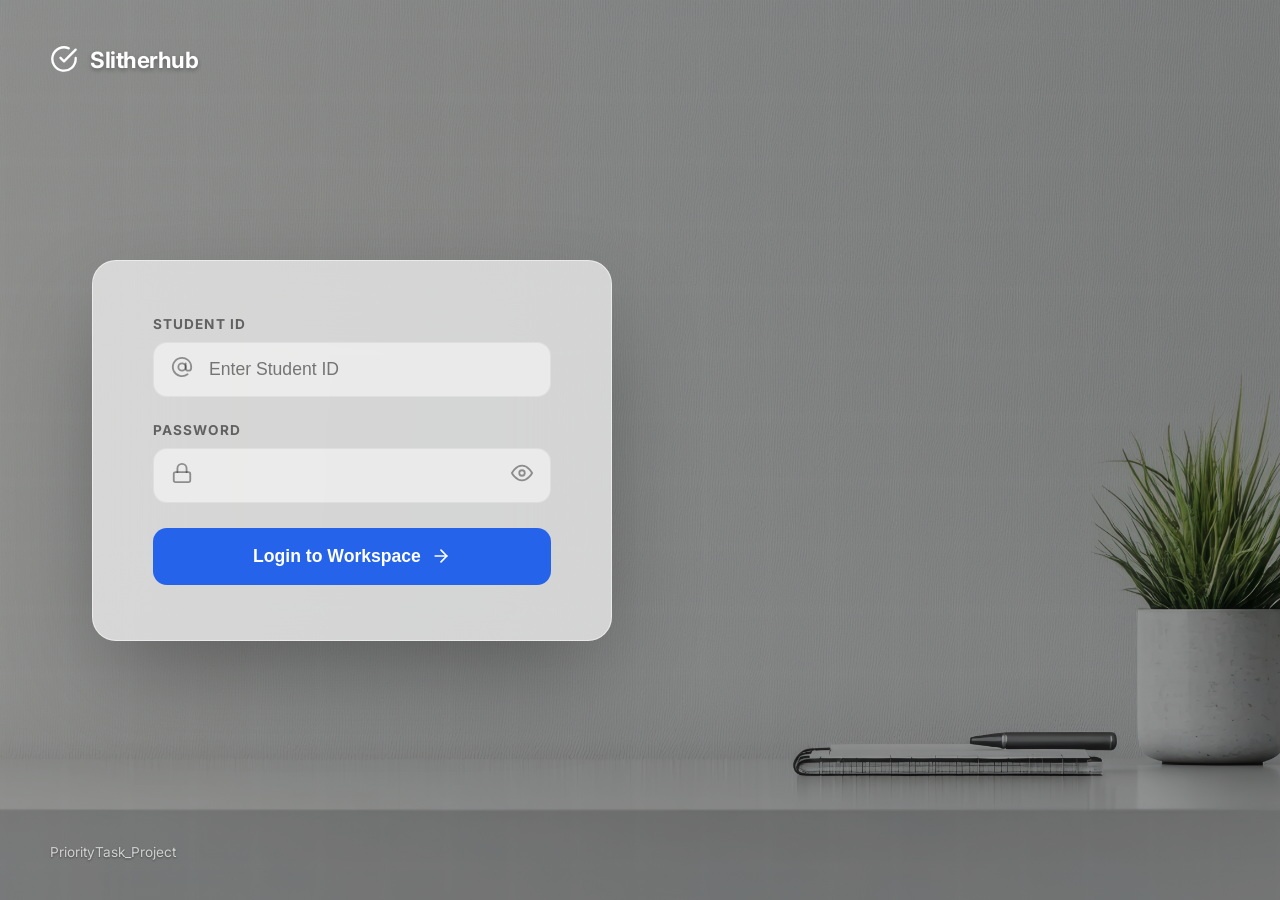
==== commit 6b0882cb: "fix calendar, dashboard, index and add priority" ====
--- a/frontend/index.html
+++ b/frontend/index.html
@@ -4,17 +4,12 @@
     <meta charset="UTF-8">
     <meta name="viewport" content="width=device-width, initial-scale=1.0">
     <title>PriorityTask Login</title>
-    
-    <!-- Google Fonts -->
     <link href="https://fonts.googleapis.com/css2?family=Inter:wght@400;500;600&display=swap" rel="stylesheet">
-    
-    <!-- Custom CSS -->
-    <link rel="stylesheet" href="css/style.css">
+    <link rel="stylesheet" href="css/login.css">
 </head>
 <body>
 
-    <!-- Header Section -->
-    <header class="header">
+    <div class="header">
         <div class="logo-container">
             <div class="logo-icon">
                 <svg viewBox="0 0 24 24" fill="none" stroke="white" stroke-width="2" stroke-linecap="round" stroke-linejoin="round">
@@ -22,96 +17,78 @@
                     <polyline points="22 4 12 14.01 9 11.01"></polyline>
                 </svg>
             </div>
-            <div class="logo-text">PriorityTask</div>
+            <div class="logo-text">Slitherhub</div>
         </div>
-        <!-- <div class="subtitle">Streamline your workflow with corporate-grade<br>precision and focus.</div> -->
-    </header>
+        <div class="subtitle">Streamline your workflow with corporate-grade<br>precision and focus.</div>
+    </div>
 
-    <!-- Login Card -->
-    <main class="login-container">
-        <div class="login-card">
-            <form id="login-form" action="#" method="POST">
-                
-                <!-- Email Input -->
-                <div class="form-group">
-                   <label for="student-id" class="form-label">Student ID</label>
-                    <div class="input-wrapper">
-                        <div class="input-icon-left">
-                            <!-- <svg viewBox="0 0 24 24" fill="none" stroke="currentColor" stroke-width="2" stroke-linecap="round" stroke-linejoin="round">
-                                <circle cx="12" cy="12" r="4"></circle>
-                                <path d="M16 8v5a3 3 0 0 0 6 0v-1a10 10 0 1 0-3.92 7.94"></path>
-                            </svg> -->
-                            <svg width="24" height="24" fill="none" stroke="currentColor" stroke-width="2">
-                            <!-- หัว -->
-                            <circle cx="12" cy="8" r="4"></circle>
+    <div class="login-card">
+        <form id="login-form">
+            <div class="form-group">
+                <label class="form-label">Student ID</label>
+                <div class="input-wrapper">
+                    <div class="input-icon-left">
+                        <svg viewBox="0 0 24 24" fill="none" stroke="currentColor" stroke-width="2" stroke-linecap="round" stroke-linejoin="round">
+                            <circle cx="12" cy="12" r="4"></circle>
+                            <path d="M16 8v5a3 3 0 0 0 6 0v-1a10 10 0 1 0-3.92 7.94"></path>
+                        </svg>
+                    </div>
+                    <input type="text" id="username-input" class="form-control" placeholder="Enter Student ID" required>
+                </div>
+            </div>
 
-                            <!-- ตัว -->
-                            <path d="M4 20v-1a8 8 0 0 1 16 0v1"></path>
-                            </svg>
-                        </div>
-                        <input type="text" id="student-id" name="student_id" class="form-control" placeholder="Enter your student ID" required>
+            <div class="form-group">
+                <label class="form-label">Password</label>
+                <div class="input-wrapper">
+                    <div class="input-icon-left">
+                        <svg viewBox="0 0 24 24" fill="none" stroke="currentColor" stroke-width="2" stroke-linecap="round" stroke-linejoin="round">
+                            <rect x="3" y="11" width="18" height="11" rx="2" ry="2"></rect>
+                            <path d="M7 11V7a5 5 0 0 1 10 0v4"></path>
+                        </svg>
+                    </div>
+                    <input type="password" id="password-input" class="form-control" required>
+                    <div class="input-icon-right" id="toggle-password" style="cursor: pointer;">
+                        <svg viewBox="0 0 24 24" fill="none" stroke="currentColor" stroke-width="2" stroke-linecap="round" stroke-linejoin="round">
+                            <path d="M1 12s4-8 11-8 11 8 11 8-4 8-11 8-11-8-11-8z"></path>
+                            <circle cx="12" cy="12" r="3"></circle>
+                        </svg>
                     </div>
                 </div>
+            </div>
 
-                <!-- Password Input -->
-                <div class="form-group">
-                    <label for="password" class="form-label">Password</label>
-                    <div class="input-wrapper">
-                        <div class="input-icon-left">
-                            <svg viewBox="0 0 24 24" fill="none" stroke="currentColor" stroke-width="2" stroke-linecap="round" stroke-linejoin="round">
-                                <rect x="3" y="11" width="18" height="11" rx="2" ry="2"></rect>
-                                <path d="M7 11V7a5 5 0 0 1 10 0v4"></path>
-                            </svg>
-                        </div>
-                        
-                        <input type="password" id="password-input" name="password" class="form-control" placeholder="••••••••" required>
-                        
-                        <button type="button" class="input-icon-right" id="toggle-password" aria-label="Toggle password visibility">
-                            <svg class="eye-icon eye-open" viewBox="0 0 24 24" fill="none" stroke="currentColor" stroke-width="2" stroke-linecap="round" stroke-linejoin="round">
-                                <path d="M1 12s4-8 11-8 11 8 11 8-4 8-11 8-11-8-11-8z"></path>
-                                <circle cx="12" cy="12" r="3"></circle>
-                            </svg>
-                            <svg class="eye-icon eye-closed" viewBox="0 0 24 24" fill="none" stroke="currentColor" stroke-width="2" stroke-linecap="round" stroke-linejoin="round" style="display: none;">
-                                <path d="M17.94 17.94A10.07 10.07 0 0 1 12 20c-7 0-11-8-11-8a18.45 18.45 0 0 1 5.06-5.94M9.9 4.24A9.12 9.12 0 0 1 12 4c7 0 11 8 11 8a18.5 18.5 0 0 1-2.16 3.19m-6.72-1.07a3 3 0 1 1-4.24-4.24"></path>
-                                <line x1="1" y1="1" x2="23" y2="23"></line>
-                            </svg>
-                        </button>
-                    </div>
-                </div>
+            <button type="submit" class="btn-submit">
+                Login to Workspace
+                <svg viewBox="0 0 24 24" fill="none" stroke="currentColor" stroke-width="2" stroke-linecap="round" stroke-linejoin="round">
+                    <line x1="5" y1="12" x2="19" y2="12"></line>
+                    <polyline points="12 5 19 12 12 19"></polyline>
+                </svg>
+            </button>
+        </form>
+    </div>
 
-                <!-- Submit Button -->
-                <button type="submit" class="btn-submit">
-                    Login 
-                    <svg viewBox="0 0 24 24" fill="none" stroke="currentColor" stroke-width="2" stroke-linecap="round" stroke-linejoin="round">
-                        <line x1="5" y1="12" x2="19" y2="12"></line>
-                        <polyline points="12 5 19 12 12 19"></polyline>
-                    </svg>
-                </button>
-            </form>
+    <div class="footer">
+        <div>PriorityTask_Project</div>
+        <div class="footer-links">
+            <a href="#">Privacy Policy</a>
+            <a href="#">Terms of Service</a>
+            <a href="#">Support</a>
         </div>
-    </main>
+    </div>
 
-    <!-- Footer -->
-    <footer class="footer">
-        <div>© 2024 PriorityTask Corporate Edition</div>
-        <div class="footer-links">
-            <!-- <a href="#">Privacy Policy</a>
-            <a href="#">Terms of Service</a>
-            <a href="#">Support</a> -->
-        </div>
-    </footer>
+    <script>
+        const togglePassword = document.getElementById('toggle-password');
+        const passwordInput = document.getElementById('password-input');
 
-<script type="module" src="login.js"></script>
+        if(togglePassword) {
+            togglePassword.addEventListener('click', function () {
+                const type = passwordInput.getAttribute('type') === 'password' ? 'text' : 'password';
+                passwordInput.setAttribute('type', type);
+                this.style.opacity = type === 'text' ? '0.5' : '1';
+            });
+        }
+    </script>
 
-<script>
-    const isLoggedIn = sessionStorage.getItem("is_logged_in") === "true";
-
-    if (!isLoggedIn) {
-        console.log("user not logged in");
-    } else {
-        window.location.href = "dashboard.html";
-    }
-</script>
+    <script src="javascript/login_javascript.js"></script>
 
 </body>
 </html>
--- a/frontend/css/login.css
+++ b/frontend/css/login.css
@@ -0,0 +1,265 @@
+/* 1. Base Setup & Background */
+:root {
+    --primary-blue: #2563eb;
+    --text-main: #1e293b;
+    /* ปรับให้ขาวขึ้นและทึบขึ้นเล็กน้อยเพื่อให้สู้กับพื้นหลังรูปภาพได้ */
+    --glass-bg: rgba(255, 255, 255, 0.65); 
+    --glass-border: rgba(255, 255, 255, 0.5);
+}
+
+* {
+    margin: 0;
+    padding: 0;
+    box-sizing: border-box;
+}
+
+body {
+    font-family: 'Inter', sans-serif;
+    min-height: 100vh;
+    display: flex;
+    flex-direction: column;
+    justify-content: center;
+    align-items: center;
+    position: relative;
+    color: var(--text-main);
+    overflow: hidden;
+    
+    /* ปรับ Overlay ให้มืดลงเป็น 0.4 เพื่อให้กล่อง Login ดู Pop Up ออกมา */
+    background: linear-gradient(rgba(0, 0, 0, 0.4), rgba(0, 0, 0, 0.4)), 
+                url('../image/wall.jpeg'); 
+    background-size: cover;
+    background-position: center;
+    background-repeat: no-repeat;
+    background-attachment: fixed;
+}
+
+/* 2. Header & Logo */
+.header {
+    position: absolute;
+    top: 45px;
+    left: 50px;
+}
+
+.logo-container {
+    display: flex;
+    align-items: center;
+    gap: 12px;
+}
+
+.logo-icon {
+    width: 28px;
+    height: 28px;
+    stroke: #2563eb; /* เปลี่ยนเป็นสีน้ำเงินให้เด่นขึ้นบนพื้นหลังมืด */
+    stroke-width: 2.5;
+}
+
+.logo-text {
+    font-size: 1.4rem;
+    font-weight: 700;
+    letter-spacing: -0.5px;
+    color: #ffffff; /* เปลี่ยนเป็นสีขาวเพื่อให้อ่านง่ายบนรูปภาพ */
+    text-shadow: 0 2px 4px rgba(0,0,0,0.3);
+}
+
+.subtitle {
+    display: none;
+}
+
+/* 3. Login Card (ปรับให้ละมุนและอ่านง่ายขึ้นมาก) */
+.login-card {
+    background: var(--glass-bg);
+    /* เพิ่มความเบลอเป็น 40px เพื่อละลายลายสันหนังสือข้างหลัง */
+    backdrop-filter: blur(40px);
+    -webkit-backdrop-filter: blur(40px);
+    border: 1px solid var(--glass-border);
+    padding: 55px 60px;
+    border-radius: 24px;
+    width: 100%;
+    max-width: 520px;
+    /* ปรับเงาให้ฟุ้งและกว้างขึ้นเพื่อให้ดูมีมิติ (Depth) */
+    box-shadow: 0 40px 100px -20px rgba(0, 0, 0, 0.35);
+    margin-left: -45%; 
+    z-index: 10;
+}
+
+/* 4. Form Styling */
+.form-group {
+    margin-bottom: 25px;
+}
+
+.form-label {
+    display: block;
+    font-size: 0.85rem;
+    text-transform: uppercase;
+    letter-spacing: 0.08em;
+    margin-bottom: 10px;
+    color: rgba(0, 0, 0, 0.55); /* สีเข้มขึ้นนิดนึงให้อ่านง่าย */
+    font-weight: 700;
+}
+
+.input-wrapper {
+    position: relative;
+}
+
+.form-control {
+    width: 100%;
+    padding: 16px 20px 16px 55px;
+    /* เพิ่มความขาวใสในช่องกรอก */
+    background: rgba(255, 255, 255, 0.5);
+    border: 1px solid rgba(0, 0, 0, 0.05);
+    border-radius: 14px;
+    color: #1e293b;
+    font-size: 1.1rem;
+    transition: all 0.3s ease;
+}
+
+.form-control:focus {
+    outline: none;
+    background: rgba(255, 255, 255, 0.9);
+    border-color: var(--primary-blue);
+    box-shadow: 0 0 0 5px rgba(37, 99, 235, 0.1);
+}
+
+.input-icon-left, .input-icon-right {
+    position: absolute;
+    top: 50%;
+    transform: translateY(-50%);
+    width: 22px;
+    color: rgba(0, 0, 0, 0.4);
+}
+
+.input-icon-left { left: 18px; }
+.input-icon-right { right: 18px; }
+
+/* 5. Button Styling */
+.btn-submit {
+    width: 100%;
+    padding: 18px; /* เพิ่มความสูงปุ่มอีกนิดให้ดูพรีเมียม */
+    background: var(--primary-blue);
+    color: white;
+    border: none;
+    border-radius: 14px;
+    font-size: 1.1rem;
+    font-weight: 600;
+    cursor: pointer;
+    display: flex;
+    justify-content: center;
+    align-items: center;
+    gap: 10px;
+    transition: all 0.2s ease;
+    margin-top: 15px;
+}
+
+.btn-submit:hover {
+    background: #1d4ed8;
+    transform: translateY(-2px);
+    box-shadow: 0 15px 30px -5px rgba(37, 99, 235, 0.4);
+}
+
+.btn-submit svg {
+    width: 20px;
+}
+
+/* 6. Footer */
+.footer {
+    position: absolute;
+    bottom: 40px;
+    left: 50px;
+    font-size: 0.85rem;
+    color: rgba(255, 255, 255, 0.7);
+    text-shadow: 0 1px 2px rgba(0,0,0,0.4);
+}
+
+.footer-links {
+    display: none;
+}
+
+/* --- Responsive Design --- */
+
+/* สำหรับ Tablet (หน้าจอเล็กกว่า 1024px) */
+@media (max-width: 1024px) {
+    .login-card {
+        margin-left: 0; /* ยกเลิกการเลื่อนซ้าย ให้กลับมาอยู่กึ่งกลาง */
+        max-width: 600px;
+        padding: 50px;
+    }
+
+    .header, .footer {
+        left: 40px; /* ขยับระยะขอบเล็กน้อย */
+    }
+}
+
+/* สำหรับมือถือหน้าจอใหญ่ & แท็บเล็ตแนวตั้ง (หน้าจอเล็กกว่า 768px) */
+@media (max-width: 768px) {
+    body {
+        overflow-y: auto; /* อนุญาตให้ไถหน้าจอขึ้นลงได้ถ้าเนื้อหายาวเกิน */
+        padding: 80px 20px; /* เพิ่มพื้นที่บน-ล่าง */
+        justify-content: flex-start; /* จัดวางจากด้านบนลงมา */
+    }
+
+    .login-card {
+        margin-left: 0;
+        padding: 40px 30px;
+        border-radius: 20px;
+        max-width: 100%;
+    }
+
+    /* ปรับขนาดตัวอักษรให้เล็กลงเล็กน้อยเพื่อความพอดี */
+    .logo-text { font-size: 1.2rem; }
+    .btn-submit { padding: 16px; font-size: 1rem; }
+    
+    /* ขยับ Header และ Footer ให้ดูเป็นส่วนหนึ่งของหน้าจอ */
+    .header {
+        position: relative;
+        top: 0;
+        left: 0;
+        margin-bottom: 40px;
+        width: 100%;
+        text-align: center;
+    }
+
+    .logo-container { justify-content: center; }
+
+    .footer {
+        position: relative;
+        bottom: 0;
+        left: 0;
+        margin-top: 40px;
+        width: 100%;
+        text-align: center;
+        color: rgba(255, 255, 255, 0.6);
+    }
+}
+
+/* สำหรับมือถือหน้าจอเล็กมาก (หน้าจอเล็กกว่า 480px) */
+@media (max-width: 480px) {
+    .login-card {
+        padding: 30px 20px;
+    }
+
+    .form-control {
+        padding: 14px 15px 14px 45px; /* ลดความพองของช่องกรอก */
+        font-size: 1rem;
+    }
+
+    .input-icon-left { left: 15px; }
+
+    .btn-submit {
+        font-size: 0.95rem;
+    }
+}
+
+/* สำหรับหน้าจอมือถือแนวนอน (Landscape) - ป้องกันปุ่มหาย */
+@media (max-height: 600px) {
+    body {
+        justify-content: flex-start;
+        padding: 40px 20px;
+        overflow-y: auto;
+    }
+    .header, .footer {
+        position: relative;
+        top: 0;
+        bottom: 0;
+        margin: 20px 0;
+    }
+}
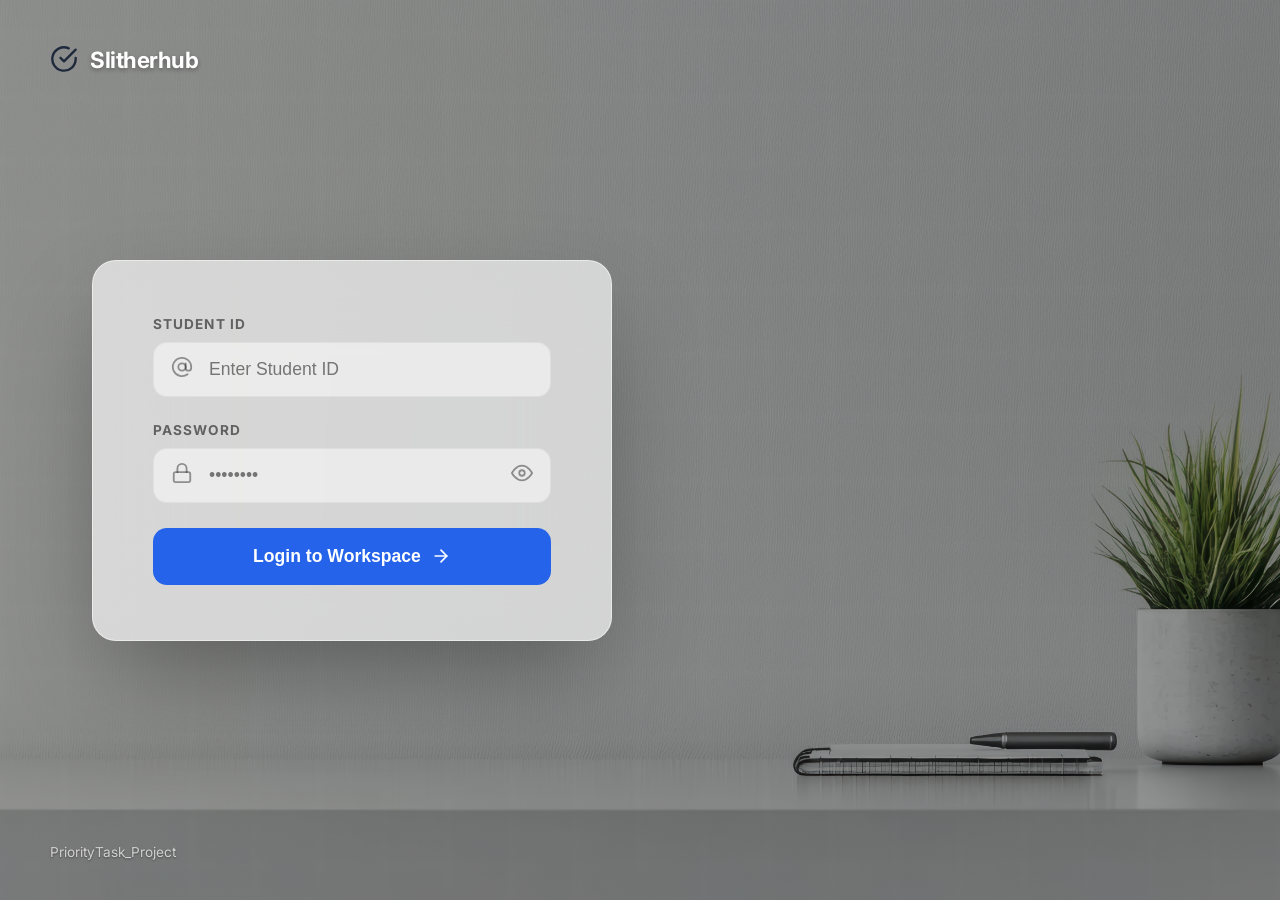
==== commit e0e9e683: "Add priority" ====
--- a/frontend/index.html
+++ b/frontend/index.html
@@ -12,7 +12,7 @@
     <div class="header">
         <div class="logo-container">
             <div class="logo-icon">
-                <svg viewBox="0 0 24 24" fill="none" stroke="white" stroke-width="2" stroke-linecap="round" stroke-linejoin="round">
+                <svg viewBox="0 0 24 24" fill="none" stroke="currentColor" stroke-width="2" stroke-linecap="round" stroke-linejoin="round">
                     <path d="M22 11.08V12a10 10 0 1 1-5.93-9.14"></path>
                     <polyline points="22 4 12 14.01 9 11.01"></polyline>
                 </svg>
@@ -33,7 +33,7 @@
                             <path d="M16 8v5a3 3 0 0 0 6 0v-1a10 10 0 1 0-3.92 7.94"></path>
                         </svg>
                     </div>
-                    <input type="text" id="username-input" class="form-control" placeholder="Enter Student ID" required>
+                    <input type="text" id="student-id" class="form-control" placeholder="Enter Student ID" required>
                 </div>
             </div>
 
@@ -46,11 +46,17 @@
                             <path d="M7 11V7a5 5 0 0 1 10 0v4"></path>
                         </svg>
                     </div>
-                    <input type="password" id="password-input" class="form-control" required>
+                    
+                    <input type="password" id="password-input" class="form-control" placeholder="••••••••" required>
+                    
                     <div class="input-icon-right" id="toggle-password" style="cursor: pointer;">
-                        <svg viewBox="0 0 24 24" fill="none" stroke="currentColor" stroke-width="2" stroke-linecap="round" stroke-linejoin="round">
+                        <svg class="eye-open" viewBox="0 0 24 24" fill="none" stroke="currentColor" stroke-width="2" stroke-linecap="round" stroke-linejoin="round">
                             <path d="M1 12s4-8 11-8 11 8 11 8-4 8-11 8-11-8-11-8z"></path>
                             <circle cx="12" cy="12" r="3"></circle>
+                        </svg>
+                        <svg class="eye-closed" style="display: none;" viewBox="0 0 24 24" fill="none" stroke="currentColor" stroke-width="2" stroke-linecap="round" stroke-linejoin="round">
+                            <path d="M17.94 17.94A10.07 10.07 0 0 1 12 20c-7 0-11-8-11-8a18.45 18.45 0 0 1 5.06-5.94M9.9 4.24A9.12 9.12 0 0 1 12 4c7 0 11 8 11 8a18.5 18.5 0 0 1-2.16 3.19m-6.72-1.07a3 3 0 1 1-4.24-4.24"></path>
+                            <line x1="1" y1="1" x2="23" y2="23"></line>
                         </svg>
                     </div>
                 </div>
@@ -75,20 +81,7 @@
         </div>
     </div>
 
-    <script>
-        const togglePassword = document.getElementById('toggle-password');
-        const passwordInput = document.getElementById('password-input');
-
-        if(togglePassword) {
-            togglePassword.addEventListener('click', function () {
-                const type = passwordInput.getAttribute('type') === 'password' ? 'text' : 'password';
-                passwordInput.setAttribute('type', type);
-                this.style.opacity = type === 'text' ? '0.5' : '1';
-            });
-        }
-    </script>
-
-    <script src="javascript/login_javascript.js"></script>
+    <script type="module" src="login.js"></script>
 
 </body>
 </html>
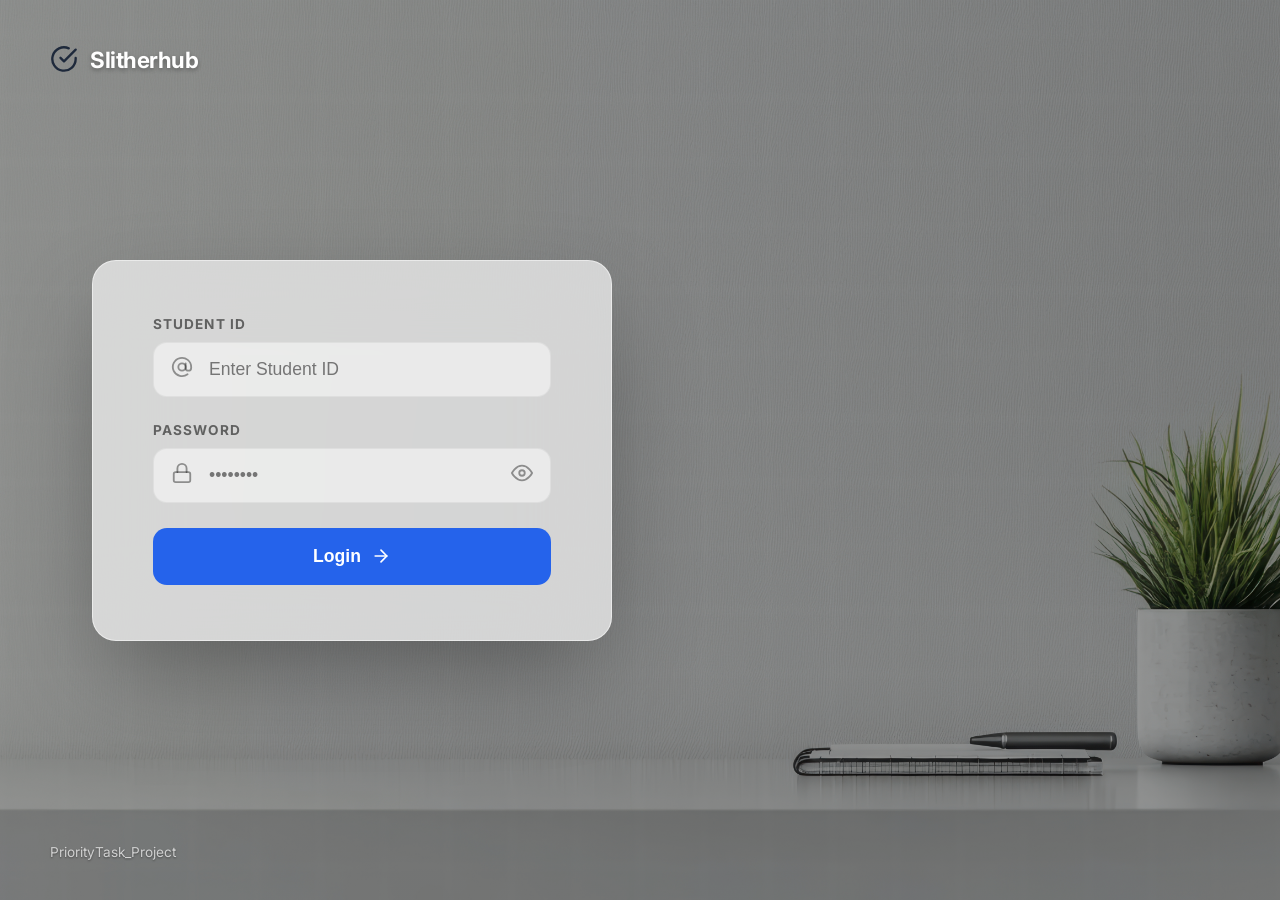
==== commit 7b9b6ccd: "Merge with dashboard, need to wait and fix" ====
--- a/frontend/index.html
+++ b/frontend/index.html
@@ -63,7 +63,7 @@
             </div>
 
             <button type="submit" class="btn-submit">
-                Login to Workspace
+                Login
                 <svg viewBox="0 0 24 24" fill="none" stroke="currentColor" stroke-width="2" stroke-linecap="round" stroke-linejoin="round">
                     <line x1="5" y1="12" x2="19" y2="12"></line>
                     <polyline points="12 5 19 12 12 19"></polyline>
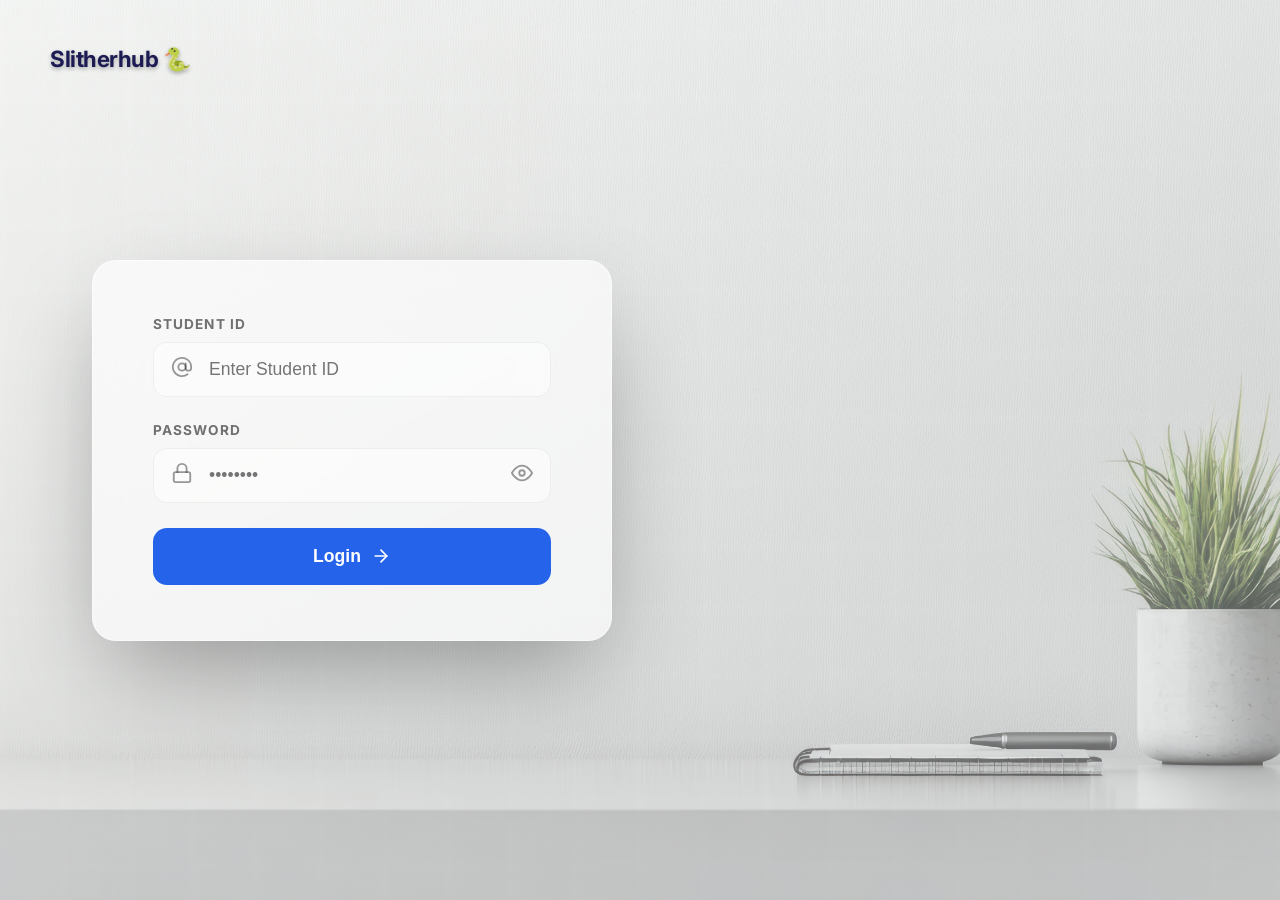
==== commit f05529a1: "Fix login page" ====
--- a/frontend/index.html
+++ b/frontend/index.html
@@ -11,13 +11,13 @@
 
     <div class="header">
         <div class="logo-container">
-            <div class="logo-icon">
+            <!-- <div class="logo-icon">
                 <svg viewBox="0 0 24 24" fill="none" stroke="currentColor" stroke-width="2" stroke-linecap="round" stroke-linejoin="round">
                     <path d="M22 11.08V12a10 10 0 1 1-5.93-9.14"></path>
                     <polyline points="22 4 12 14.01 9 11.01"></polyline>
                 </svg>
-            </div>
-            <div class="logo-text">Slitherhub</div>
+            </div> -->
+            <div class="logo-text">Slitherhub 🐍</div>
         </div>
         <div class="subtitle">Streamline your workflow with corporate-grade<br>precision and focus.</div>
     </div>
@@ -73,7 +73,7 @@
     </div>
 
     <div class="footer">
-        <div>PriorityTask_Project</div>
+        <!-- <div class="footer-project-info-text">PriorityTask_Project</div> -->
         <div class="footer-links">
             <a href="#">Privacy Policy</a>
             <a href="#">Terms of Service</a>
--- a/frontend/css/login.css
+++ b/frontend/css/login.css
@@ -25,7 +25,7 @@
     overflow: hidden;
     
     /* ปรับ Overlay ให้มืดลงเป็น 0.4 เพื่อให้กล่อง Login ดู Pop Up ออกมา */
-    background: linear-gradient(rgba(0, 0, 0, 0.4), rgba(0, 0, 0, 0.4)), 
+    background: linear-gradient(rgba(255, 255, 255, 0.434), rgba(201, 201, 201, 0.4)), 
                 url('../image/wall.jpeg'); 
     background-size: cover;
     background-position: center;
@@ -57,7 +57,7 @@
     font-size: 1.4rem;
     font-weight: 700;
     letter-spacing: -0.5px;
-    color: #ffffff; /* เปลี่ยนเป็นสีขาวเพื่อให้อ่านง่ายบนรูปภาพ */
+    color: #1d1b54; /* เปลี่ยนเป็นสีขาวเพื่อให้อ่านง่ายบนรูปภาพ */
     text-shadow: 0 2px 4px rgba(0,0,0,0.3);
 }
 
@@ -166,12 +166,16 @@
     bottom: 40px;
     left: 50px;
     font-size: 0.85rem;
-    color: rgba(255, 255, 255, 0.7);
+    color: rgba(255, 255, 255, 0.849);
     text-shadow: 0 1px 2px rgba(0,0,0,0.4);
 }
 
 .footer-links {
     display: none;
+}
+
+.footer-project-info-text{
+    color: #020206;
 }
 
 /* --- Responsive Design --- */
